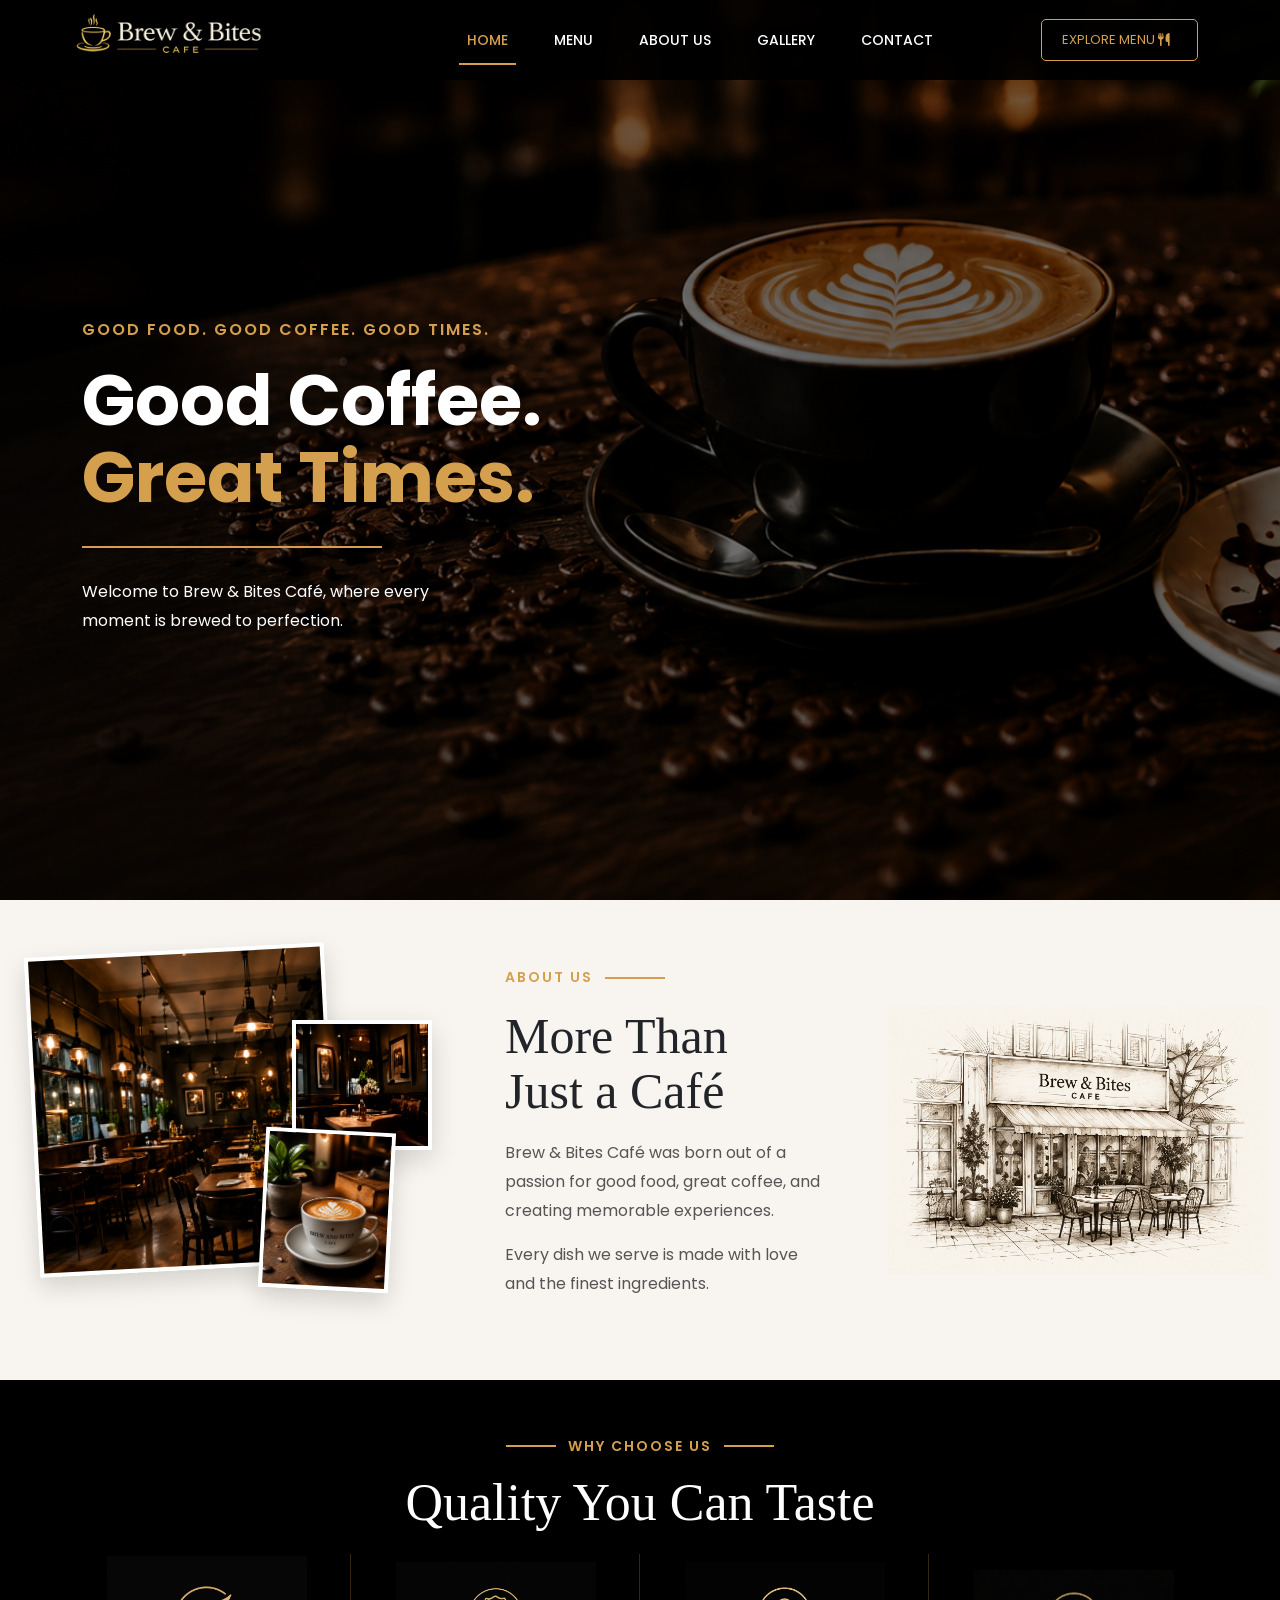
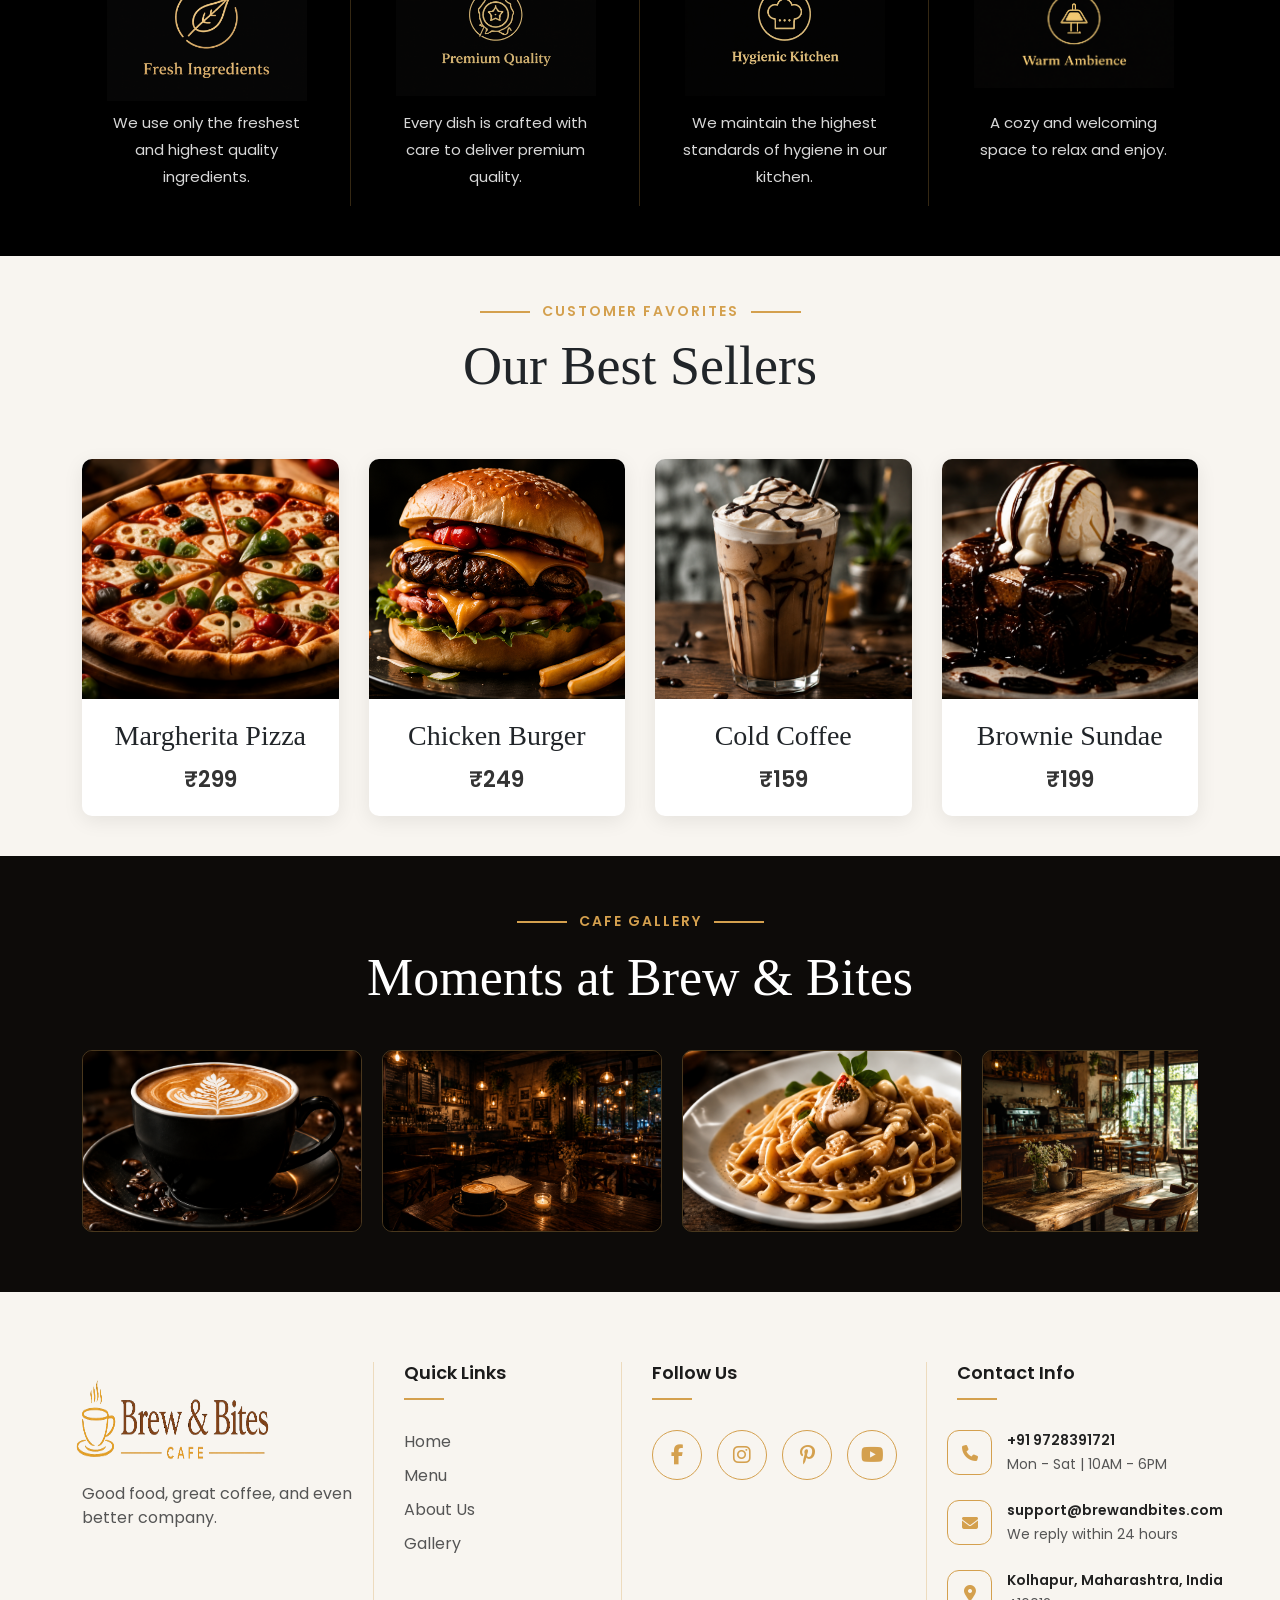
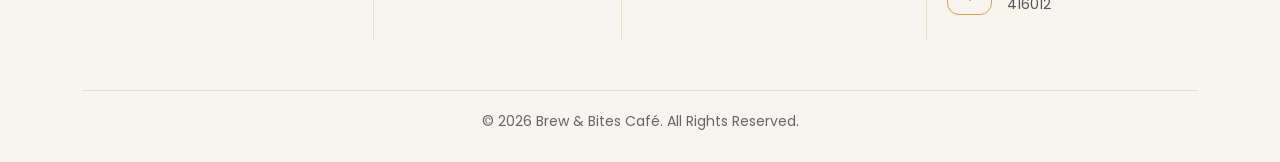
==== index.html @ 4866c3b1 "Add files via upload" ====
<!DOCTYPE html>
<html lang="en">

<head>

    <meta charset="UTF-8">
    <meta name="viewport" content="width=device-width, initial-scale=1.0">

    <title>Brew & Bites Cafe</title>

    <!-- Bootstrap -->

    <link href="https://cdn.jsdelivr.net/npm/bootstrap@5.3.3/dist/css/bootstrap.min.css" rel="stylesheet">

    <!-- Google Font -->

    <link href="https://fonts.googleapis.com/css2?family=Poppins:wght@300;400;500;600;700&display=swap"
        rel="stylesheet">

    <!-- CSS -->

    <link rel="stylesheet" href="css/style.css">
    <link rel="stylesheet" href="https://cdn.jsdelivr.net/npm/bootstrap-icons@1.11.3/font/bootstrap-icons.min.css">
    <link rel="stylesheet" href="https://cdnjs.cloudflare.com/ajax/libs/font-awesome/6.5.1/css/all.min.css">

</head>

<body>

    <!-- ================= NAVBAR ================= -->

    <nav class="navbar navbar-expand-lg navbar-dark fixed-top">

        <div class="container">

            <!-- Logo -->

            <a class="navbar-brand" href="#">

                <img src="images/logo.png" alt="Cafe Logo">

            </a>

            <!-- Mobile Toggle -->

            <button class="navbar-toggler" type="button" data-bs-toggle="collapse" data-bs-target="#navbarNav">

                <span class="navbar-toggler-icon"></span>

            </button>

            <!-- Menu -->

            <div class="collapse navbar-collapse justify-content-center" id="navbarNav">

                <ul class="navbar-nav">

                    <li class="nav-item">
                        <a class="nav-link active" href="#home">HOME</a>
                    </li>

                    <li class="nav-item">
                        <a class="nav-link" href="#best-sellers">MENU</a>
                    </li>

                    <li class="nav-item">
                        <a class="nav-link" href="#about">ABOUT US</a>
                    </li>

                    <li class="nav-item">
                        <a class="nav-link" href="#gallery">GALLERY</a>
                    </li>

                    <li class="nav-item">
                        <a class="nav-link" href="#contact">CONTACT</a>
                    </li>
                    <li class="nav-item mobile-menu-btn">
                        <a class="nav-link" href="#best-sellers">
                            EXPLORE MENU <i class="fa-solid fa-utensils"></i>
                        </a>
                    </li>
                </ul>

            </div>

            <!-- Right Button -->
            <a href="#" class="menu-btn">
                EXPLORE MENU <i class="fa-solid fa-utensils"></i>
            </a>

        </div>

    </nav>

    <!-- ================= HERO SECTION ================= -->

    <section class="hero" id="home">

        <div class="overlay"></div>

        <div class="container">

            <div class="row align-items-center hero-content">

                <div class="col-lg-6">

                    <p class="hero-top-text">

                        GOOD FOOD. GOOD COFFEE. GOOD TIMES.

                    </p>

                    <h2>

                        Good Coffee.
                        <br>
                        <span>Great Times.</span>

                    </h2>

                    <div class="hero-divider"></div>

                    <p class="hero-description">

                        Welcome to Brew & Bites Café,
                        where every moment is brewed to perfection.

                    </p>


                </div>

            </div>

        </div>

    </section>

    <section id="about" class="about-section">
        <div class="container about-container">

            <!-- Left Images -->
            <div class="about-images">
                <img src="images/cafe-interior.png" alt="Cafe" class="img-large">
                <img src="images/cafe-corner.png" alt="Cafe Interior" class="img-top">
                <img src="images/coffee-cup.png" alt="Coffee" class="img-bottom">
            </div>

            <!-- Content -->
            <div class="about-content">
                <span class="about-label">ABOUT US</span>

                <h2>
                    More Than<br>
                    Just a Café
                </h2>

                <p>
                    Brew & Bites Café was born out of a passion for good food,
                    great coffee, and creating memorable experiences.
                </p>

                <p>
                    Every dish we serve is made with love and the finest ingredients.
                </p>
            </div>

            <!-- Right Sketch Image -->
            <div class="about-sketch">
                <img src="images/cafe-sketch.png" alt="Cafe Sketch">
            </div>

        </div>


    </section>

    <section class="why-choose-section">
        <div class="container">

            <span class="section-label">WHY CHOOSE US</span>

            <h2 class="section-title">
                Quality You Can Taste
            </h2>

            <div class="features-grid">

                <div class="feature-box">
                    <img src="images/fresh.png" alt="">
                    <p>
                        We use only the freshest and highest quality ingredients.
                    </p>
                </div>

                <div class="feature-box">
                    <img src="images/premium.png" alt="">
                    <p>
                        Every dish is crafted with care to deliver premium quality.
                    </p>
                </div>

                <div class="feature-box">
                    <img src="images/hygiene.png" alt="">
                    <p>
                        We maintain the highest standards of hygiene in our kitchen.
                    </p>
                </div>

                <div class="feature-box">
                    <img src="images/ambience.png" alt="">
                    <p>
                        A cozy and welcoming space to relax and enjoy.
                    </p>
                </div>

            </div>

        </div>
    </section>

    <section id="best-sellers" class="best-sellers-section">

        <div class="container">

            <span class="best-sellers-section-label">
                CUSTOMER FAVORITES
            </span>

            <h2 class="best-sellers-section-title">
                Our Best Sellers
            </h2>

            <div class="bestseller-grid">

                <div class="food-card">
                    <img src="images/pizza.png" alt="Pizza">

                    <div class="food-content">
                        <h4>Margherita Pizza</h4>
                        <span>₹299</span>
                    </div>
                </div>

                <div class="food-card">
                    <img src="images/burger.png" alt="Burger">

                    <div class="food-content">
                        <h4>Chicken Burger</h4>
                        <span>₹249</span>
                    </div>
                </div>

                <div class="food-card">
                    <img src="images/coffee.png" alt="Coffee">

                    <div class="food-content">
                        <h4>Cold Coffee</h4>
                        <span>₹159</span>
                    </div>
                </div>

                <div class="food-card">
                    <img src="images/brownie.png" alt="Brownie">

                    <div class="food-content">
                        <h4>Brownie Sundae</h4>
                        <span>₹199</span>
                    </div>
                </div>

            </div>

        </div>

    </section>

    <section id="gallery" class="gallery-section">

        <div class="container">

            <span class="gallery-label">
                CAFE GALLERY
            </span>

            <h2 class="gallery-title">
                Moments at Brew & Bites
            </h2>

            <div class="gallery-scroll">

                <div class="gallery-item">
                    <img src="images/gallery1.png" alt="Coffee">
                </div>

                <div class="gallery-item">
                    <img src="images/gallery2.png" alt="Cafe Interior">
                </div>

                <div class="gallery-item">
                    <img src="images/gallery3.png" alt="Pasta">
                </div>

                <div class="gallery-item">
                    <img src="images/gallery4.png" alt="Cafe">
                </div>

                <div class="gallery-item">
                    <img src="images/gallery5.png" alt="Dessert">
                </div>

                <div class="gallery-item">
                    <img src="images/gallery6.png" alt="corner">
                </div>

            </div>

        </div>

    </section>

    <section id="contact" class="contact-section">

        <div class="container">

            <div class="contact-grid">

                <!-- Logo Column -->
                <div class="contact-box">

                    <img src="images/logo-contactus.png" alt="Cafe Logo" class="contact-logo">

                    <p style="font-size: 16px;">
                        Good food, great coffee,
                        and even better company.
                    </p>

                </div>

                <!-- Quick Links -->
                <div class="contact-box">

                    <h4>Quick Links</h4>
                    <div class="quicklinks-divider"></div>
                    <ul>
                        <li><a href="#home">Home</a></li>
                        <li><a href="#best-sellers">Menu</a></li>
                        <li><a href="#about">About Us</a></li>
                        <li><a href="#gallery">Gallery</a></li>
                    </ul>

                </div>

                <!-- Social Media -->
                <div class="contact-box">

                    <h4>Follow Us</h4>
                    <div class="quicklinks-divider"></div>
                    <div class="social-icons">

                        <a href="#"><i class="fab fa-facebook-f"></i></a>

                        <a href="#"><i class="fab fa-instagram"></i></a>

                        <a href="#"><i class="fab fa-pinterest-p"></i></a>

                        <a href="#"><i class="fab fa-youtube"></i></a>

                    </div>

                </div>

                <!-- Contact Info -->
                <div class="contact-box contact-info">

                    <h4>Contact Info</h4>
                    <div class="quicklinks-divider"></div>

                    <p>
                        <i class="fas fa-phone"></i>
                        <span>
                            <strong>+91 9728391721</strong>
                            Mon - Sat | 10AM - 6PM
                        </span>
                    </p>

                    <p>
                        <i class="fas fa-envelope"></i>
                        <span>
                            <strong>support@brewandbites.com</strong>
                            We reply within 24 hours
                        </span>
                    </p>

                    <p>
                        <i class="fas fa-map-marker-alt"></i>
                        <span>
                            <strong>Kolhapur, Maharashtra, India</strong>
                            416012
                        </span>
                    </p>

                </div>

            </div>

            <div class="contact-bottom">

                © 2026 Brew & Bites Café. All Rights Reserved.

            </div>

        </div>

    </section>

    <!-- Bootstrap JS -->



    <script src="https://cdn.jsdelivr.net/npm/bootstrap@5.3.3/dist/js/bootstrap.bundle.min.js"></script>

    <script>
        const sections = document.querySelectorAll("section[id]");
        const navLinks = document.querySelectorAll(".nav-link");

        window.addEventListener("scroll", () => {
            let current = "";

            sections.forEach(section => {
                const sectionTop = section.offsetTop - 100;
                const sectionHeight = section.offsetHeight;

                if (window.scrollY >= sectionTop &&
                    window.scrollY < sectionTop + sectionHeight) {
                    current = section.getAttribute("id");
                }
            });

            navLinks.forEach(link => {
                link.classList.remove("active");

                if (link.getAttribute("href") === "#" + current) {
                    link.classList.add("active");
                }
            });
        });


        document.querySelectorAll('.navbar-nav .nav-link').forEach(link => {
            link.addEventListener('click', function () {

                const navbarCollapse =
                    document.getElementById('navbarNav');

                const collapse =
                    bootstrap.Collapse.getOrCreateInstance(navbarCollapse);

                collapse.hide();
            });
        });
    </script>

</body>

</html>
---- css/style.css ----
* {
    margin: 0;
    padding: 0;
    box-sizing: border-box;
}

html {
    scroll-behavior: smooth;
}

html,
body {
    width: 100%;
    overflow-x: hidden;
}

body {
    font-family: 'Poppins', sans-serif;
}

img {
    max-width: 100%;
    height: auto;
}

/* Navbar */

.navbar {
    background: rgba(0, 0, 0, 0.9);
    backdrop-filter: blur(6px);
    padding: 0;
    height: 80px;
    width: 100%;
}

.navbar-brand img {
    height: 220px;
    width: auto;
}

.navbar-brand {
    margin-left: 0px;
}

.navbar .container {
    display: flex;
    align-items: center;
}

.nav-link {
    color: white !important;
    font-size: 14px;
    margin: 0 15px;
    font-weight: 500;
    position: relative;
}

.nav-link.active {
    color: #d4a04e !important;
}

.nav-link::after {
    content: '';
    position: absolute;
    left: 0;
    bottom: -6px;
    width: 0;
    height: 2px;
    background: #d4a04e;
    transition: 0.3s;
}

.nav-link:hover::after,
.nav-link.active::after {
    width: 100%;
}

.menu-btn {
    border: 1px solid #d4a04e;
    color: #d4a04e;
    text-decoration: none;
    padding: 10px 20px;
    border-radius: 5px;
    font-size: 13px;
    transition: 0.3s;
}

.mobile-menu-btn {
    display: none;
}

.menu-btn i {
    margin-right: 8px;
}

.menu-btn:hover {
    background: #d4a04e;
    color: black;
}

/* Hero */

.hero {
    min-height: 100vh;
    background: url('../images/hero-bg.png');
    background-size: cover;
    background-position: center;
    position: relative;
    display: flex;
    align-items: center;
}

.overlay {
    position: absolute;
    inset: 0;
    background: rgba(0, 0, 0, 0.55);
}

.hero-content {
    position: relative;
    z-index: 2;
}

.hero-top-text {
    color: #d4a04e;
    font-weight: 600;
    letter-spacing: 2px;
    margin-bottom: 20px;
    margin-top: 70px;
}

.hero h2 {
    color: white;
    font-size: 70px;
    font-weight: 700;
    line-height: 1.1;
}

.hero h2 span {
    color: #d4a04e;
}

.hero-divider {
    width: 300px;
    height: 2px;
    background: #d4a04e;
    margin: 30px 0;
}

.hero-description {
    color: white;
    font-size: 16px;
    line-height: 1.8;
    max-width: 400px;
}



.btn-primary-custom {
    background: #d4a04e;
    color: white;
    text-decoration: none;
    padding: 14px 32px;
    border-radius: 5px;
    font-weight: 550;
}

.btn-secondary-custom {
    border: 1px solid #d4a04e;
    color: white;
    text-decoration: none;
    padding: 14px 32px;
    border-radius: 5px;
}


/* =========================
   ABOUT SECTION
========================= */

.about-section {
    padding: 50px 0;
    background: #f8f5f0;
}

.about-container {
    display: flex;
    align-items: center;
    justify-content: space-between;
    gap: 60px;
    max-width: 1400px;
    margin: auto;
}

/* Left Images */

.about-images {
    position: relative;
    width: 430px;
    height: 380px;
    flex: 0 0 430px;
}

.img-large {
    position: absolute;
    top: 0;
    left: 20px;
    width: 300px;
    height: 320px;
    transform: rotate(-3deg);
}

.img-top {
    position: absolute;
    top: 70px;
    left: 280px;
    width: 140px;
    height: 130px;
    z-index: 2;
}

.img-bottom {
    position: absolute;
    top: 180px;
    left: 250px;
    width: 130px;
    height: 160px;
    z-index: 3;
    transform: rotate(3deg);
}

.about-images img {
    border: 4px solid white;
    box-shadow: 0 10px 25px rgba(0, 0, 0, 0.15);
    object-fit: cover;
}


/* Content */

.about-content {
    width: 300px;
    flex: 0 0 320px;
    margin: 0;
}

.about-label {
    color: #d4a04e;
    font-size: 14px;
    font-weight: 600;
    letter-spacing: 2px;
    position: relative;
}

.about-label::after {
    content: "";
    width: 60px;
    height: 2px;
    background: #d4a04e;
    position: absolute;
    top: 50%;
    margin-left: 12px;
}

.about-content h2 {
    font-size: 50px;
    line-height: 1.1;
    margin: 20px 0;
    font-family: Georgia, serif;
}

.about-content p {
    font-size: 16px;
    line-height: 1.8;
    color: #555;
}

/* Right Image */

.about-sketch {
    width: 500px;
    flex: 0 0 380px;
    margin: 0;
}

.about-sketch img {
    width: 100%;
    display: block;
}

/* =========================
   WHY CHOOSE US
========================= */

.why-choose-section {
    background: black;
    padding: 50px 0;
    text-align: center;
    position: relative;
}

.section-label {
    color: #d4a04e;
    font-size: 14px;
    font-weight: 600;
    letter-spacing: 2px;
}

.section-label,
.best-sellers-section-label {
    display: inline-flex;
    align-items: center;
    gap: 12px;
}

.section-label::before,
.section-label::after,
.best-sellers-section-label::before,
.best-sellers-section-label::after {
    content: "";
    width: 50px;
    height: 2px;
    background: #d4a04e;
}

.section-title {
    color: #fff;
    font-size: 52px;
    font-family: Georgia, serif;
    margin-top: 15px;
    margin-bottom: 20px;
}

.features-grid {
    display: grid;
    grid-template-columns: repeat(4, 1fr);
    gap: 40px;
}

.feature-box {
    padding: 0 20px;
    position: relative;
}

.feature-box:not(:last-child)::after {
    content: "";
    position: absolute;
    right: -20px;
    top: 0;
    height: 100%;
    width: 1px;
    background: rgba(212, 160, 78, 0.25);
}

.feature-box img {
    width: 200px;
    height: 150px;
    object-fit: contain;
    margin-bottom: 25px;
}

.feature-box h4 {
    color: #d4a04e;
    font-size: 28px;
    font-family: Georgia, serif;
    margin-bottom: 15px;
}

.feature-box p {
    color: #d8d8d8;
    line-height: 1.8;
    font-size: 15px;
    margin-top: -20px;
}


/* =========================
   BEST SELLERS
========================= */

.best-sellers-section {
    padding: 40px 0;
    background: #f8f5f0;
    text-align: center;
}

.best-sellers-section-label {
    color: #d4a04e;
    font-size: 14px;
    font-weight: 600;
    letter-spacing: 2px;
}

.best-sellers-section-title {
    font-size: 54px;
    margin-top: 12px;
    margin-bottom: 60px;
    font-family: Georgia, serif;
}

.bestseller-grid {
    display: grid;
    grid-template-columns: repeat(4, 1fr);
    gap: 30px;
}

.food-card {
    background: #fff;
    border-radius: 10px;
    overflow: hidden;
    box-shadow: 0 5px 20px rgba(0, 0, 0, 0.08);
    transition: 0.3s;
}

.food-card:hover {
    transform: translateY(-8px);
}

.food-card img {
    width: 100%;
    height: 240px;
    object-fit: cover;
}

.food-content {
    padding: 20px;
}

.food-content h4 {
    font-size: 28px;
    font-family: Georgia, serif;
    margin-bottom: 10px;
}

.food-content span {
    font-size: 22px;
    font-weight: 600;
    color: #333;
}

/* =========================
   GALLERY SECTION
========================= */

.gallery-section {
    background: #0d0b09;
    padding: 50px 0;
    text-align: center;
    overflow: hidden;
}

.gallery-label {
    color: #d4a04e;
    font-size: 14px;
    font-weight: 600;
    letter-spacing: 2px;
    display: inline-flex;
    align-items: center;
    gap: 12px;
}

.gallery-label::before,
.gallery-label::after {
    content: "";
    width: 50px;
    height: 2px;
    background: #d4a04e;
}

.gallery-title {
    color: #fff;
    font-size: 52px;
    font-family: Georgia, serif;
    margin: 15px 0 40px;
}

.gallery-scroll {
    display: flex;
    gap: 20px;
    overflow-x: auto;
    scroll-behavior: smooth;
    padding-bottom: 10px;
}

.gallery-scroll::-webkit-scrollbar {
    height: 8px;
}

.gallery-scroll::-webkit-scrollbar-thumb {
    background: #d4a04e;
    border-radius: 10px;
}

.gallery-item {
    flex: 0 0 280px;
    border-radius: 10px;
    overflow: hidden;
    border: 1px solid rgba(212, 160, 78, 0.3);
}

.gallery-item img {
    width: 100%;
    height: 180px;
    object-fit: cover;
    display: block;
    transition: 0.4s;
}

.gallery-item:hover img {
    transform: scale(1.05);
}

/* =========================
   CONTACT SECTION
========================= */

.contact-section {
    background: #f8f5f0;
    padding: 70px 0 30px;
}

.contact-grid {
    display: grid;
    grid-template-columns: 1.3fr 1fr 1fr 1.2fr;
    gap: 40px;
}

.contact-box {
    position: relative;
    padding: 0 10px;
}

/* Vertical Separator Line */

.contact-box:not(:last-child)::after {
    content: "";
    position: absolute;
    top: 0;
    right: -20px;
    width: 1px;
    height: 100%;
    background: rgba(212, 160, 78, 0.3);
}

.contact-box h4 {
    font-size: 18px;
    margin-bottom: 20px;
    color: #1b1b1b;
    font-weight: 600;
}

.contact-logo {
    height: 220px;
    width: 400px;
    margin-left: -40px;
    margin-top: -50px;
    margin-bottom: -50px;
}

.contact-box p {
    color: #555;
    line-height: 1.8;
    margin-bottom: 12px;
    margin-left: -10px;
}

.contact-box ul {
    list-style: none;
    padding: 0;
}

.contact-box ul li {
    margin-bottom: 10px;
}

.contact-box ul li a {
    text-decoration: none;
    color: #555;
    transition: 0.3s;
}

.contact-box ul li a:hover {
    color: #d4a04e;
}

.social-icons {
    display: flex;
    gap: 15px;
}

.social-icons a {
    width: 50px;
    height: 50px;
    border: 1px solid #d4a04e;
    border-radius: 50%;

    display: flex;
    align-items: center;
    justify-content: center;

    text-decoration: none;
    color: #d4a04e;
    transition: 0.3s;

    line-height: 1;
    padding: 0;
}

.social-icons a i {
    font-size: 20px;
    line-height: 1;
    margin: 0;
    display: flex;
    align-items: center;
    justify-content: center;
}

.social-icons a:hover {
    background: #d4a04e;
    color: #fff;
}


.contact-box p {
    display: flex;
    align-items: flex-start;
    gap: 15px;
    margin-bottom: 25px;
    color: #555;
    line-height: 1.5;
    font-size: 14px;
    margin-right: -60px;
}

.contact-box p i {
    width: 45px;
    height: 45px;

    display: flex;
    align-items: center;
    justify-content: center;

    border: 1px solid #d4a04e;
    border-radius: 12px;

    color: #d4a04e;
    font-size: 16px;

    flex-shrink: 0;
    margin-right: 0;
}

.contact-box p strong {
    display: block;
    color: #222;
    font-size: 14px;
    font-weight: 600;
    margin-bottom: 3px;
}

.contact-bottom {
    text-align: center;
    margin-top: 50px;
    padding-top: 20px;
    border-top: 1px solid rgba(0, 0, 0, 0.1);
    color: #666;
    font-size: 14px;
}

.quicklinks-divider {
    width: 40px;
    height: 2px;
    background: #d4a04e;
    margin-top: -5px;
    margin-bottom: 30px;
}

.contact-info-para {
    font-size: 16px;
}

/* Responsive */

@media (min-width: 992px) {
    .navbar-brand {
        margin-left: -70px;
    }
}

/* =====================================
   TABLET RESPONSIVE (768px - 991px)
===================================== */

@media (min-width: 768px) and (max-width: 991px) {

    /* Navbar */

    .navbar {
        height: auto;
        padding: 10px 0;
    }

    .navbar-brand {
        margin-left: 0;
    }

    .navbar-brand img {
        height: 140px;
    }

    .navbar-collapse {
        background: rgba(0, 0, 0, 0.95);
        padding: 20px;
        margin-top: 10px;
        border-radius: 10px;
        text-align: center;
    }

    .nav-item {
        margin: 10px 0;
    }

    .nav-link {
        margin: 0;
    }

    .menu-btn {
        display: none;
    }

    /* Hero Section */

    .hero {
        text-align: center;
        padding: 120px 30px 80px;
    }

    .hero-content {
        justify-content: center;
    }

    .hero-top-text {
        margin-top: 50px;
    }

    .hero h2 {
        font-size: 55px;
        line-height: 1.2;
    }

    .hero-divider {
        margin: 25px auto;
        width: 250px;
    }

    .hero-description {
        margin: auto;
        max-width: 500px;
    }

    /* About Section */

    .about-section {
        padding: 80px 30px;
    }

    .about-container {
        flex-direction: column;
        text-align: center;
        gap: 60px;
    }

    .about-images {
        width: 420px;
        height: 350px;
        flex: unset;
    }

    .img-large {
        width: 300px;
        height: 300px;
        left: 20px;
    }

    .img-top {
        width: 140px;
        height: 120px;
        left: 250px;
        top: 60px;
    }

    .img-bottom {
        width: 130px;
        height: 130px;
        left: 230px;
        top: 180px;
    }

    .about-content {
        width: 100%;
        max-width: 600px;
        flex: unset;
    }

    .about-content h2 {
        font-size: 46px;
    }

    .about-label::after {
        display: none;
    }

    .about-sketch {
        width: 100%;
        max-width: 400px;
        margin: 0 auto;
        flex: none;
    }

    .about-sketch img {
        width: 100%;
        max-width: 100%;
        height: auto;
        display: block;
    }

    /* Why Choose Us */

    .why-choose-section {
        padding: 80px 30px;
    }

    .section-title {
        font-size: 42px;
    }

    .features-grid {
        grid-template-columns: repeat(2, 1fr);
        gap: 50px;
    }

    .feature-box {
        padding: 0;
    }

    .feature-box::after {
        display: none;
    }

    .feature-box img {
        width: 170px;
        height: 130px;
    }

    .feature-box p {
        font-size: 15px;
    }

    /* Best Sellers */

    .best-sellers-section {
        padding: 80px 30px;
    }

    .best-sellers-section-title {
        font-size: 44px;
    }

    .bestseller-grid {
        grid-template-columns: repeat(2, 1fr);
        gap: 30px;
    }

    .food-card img {
        height: 220px;
    }

    .food-content h4 {
        font-size: 24px;
    }

    .food-content span {
        font-size: 20px;
    }

    /* Gallery */

    #gallery {
        padding: 80px 30px;
    }

    /* Contact */

    /* Contact */

    #contact {
        padding: 80px 30px;
    }

    .contact-grid {
        grid-template-columns: repeat(2, 1fr);
        gap: 50px;
    }

    .contact-box {
        padding: 0;
    }

    .contact-box::after {
        display: none;
    }

    .contact-logo {
        width: 250px;
        height: auto;
        margin: 0 auto 20px;
        display: block;
    }

    .contact-box p {
        margin-right: 0;
    }

    .contact-info p {
        margin-left: 0;
    }

    .social-icons {
        flex-wrap: wrap;
    }

    .quicklinks-divider {
        width: 50px;
        height: 2px;
        background: #d4a04e;
        margin: 0 0 25px;
    }
}

/* =========================
   MOBILE
========================= */

@media (max-width: 767px) {

    .container,
    .container-fluid {
        max-width: 100%;
        overflow-x: hidden;
    }

    .mobile-menu-btn {
        display: block;
    }

    .mobile-menu-btn .nav-link {
        color: #d4a04e !important;
        font-weight: 600;
        border: 1px solid #d4a04e;
        border-radius: 6px;
        display: inline-block;
        padding: 10px 18px;
        margin-top: 10px;
    }


    .navbar-brand {
        margin-left: 0;
    }

    .navbar-brand img {
        height: 80px;
    }

    .navbar .container {
        padding-left: 12px;
        padding-right: 12px;
    }

    .navbar-collapse {
        background: rgba(0, 0, 0, 0.95);
        padding: 20px;
        margin-top: 10px;
        border-radius: 10px;
        width: 100%;
    }

    .nav-item {
        text-align: center;
        margin: 8px 0;
    }

    .menu-btn {
        display: none;
    }

    .hero {
        min-height: 100vh;
        text-align: center;
        padding: 120px 20px 80px;
    }

    .hero-top-text {
        font-size: 12px;
        letter-spacing: 1px;
    }

    .hero h2 {
        font-size: 38px;
        line-height: 1.15;
        word-break: break-word;
    }

    .hero-divider {
        width: 180px;
        margin: 20px auto;
    }

    .hero-description {
        max-width: 100%;
        font-size: 15px;
    }

    /* ABOUT */

    .about-container {
        flex-direction: column;
        text-align: center;
        gap: 20px;
    }

    .about-content {
        width: 100%;
        max-width: 100%;
        flex: unset;
        padding: 0 10px;
    }

    .about-label::after {
        display: none;
    }

    .about-section {
        padding: 50px 20px;
    }

    .about-images {
        width: 100%;
        max-width: 280px;
        height: 250px;
        margin-bottom: -150px;
    }

    .img-large {
        width: 220px;
        height: 220px;
        left: 0;
        transform: rotate(-3deg);
    }

    .img-top {
        width: 95px;
        height: 100px;
        left: 180px;
        top: 80px;
    }

    .img-bottom {
        width: 95px;
        height: 110px;
        left: 145px;
        top: 150px;
        transform: rotate(6deg);
    }

    .about-content h2 {
        font-size: 34px;
    }

    .about-content p {
        font-size: 15px;
    }

    .about-sketch {
        width: 100%;
        max-width: 280px;
        margin: 0 auto;
        flex: none;
    }

    .about-sketch img {
        width: 100%;
        height: auto;
        display: block;
    }

    /* WHY CHOOSE */

    .section-title {
        font-size: 34px;
    }

    .features-grid {
        grid-template-columns: 1fr;
        gap: 40px;
    }

    .feature-box img {
        width: 130px;
        height: auto;
    }

    /* BEST SELLERS */

    .best-sellers-section-title {
        font-size: 34px;
    }

    .bestseller-grid {
        grid-template-columns: 1fr;
        gap: 25px;
    }

    .food-card {
        width: 90%;
        margin: 0 auto;
    }

    .food-card img {
        height: 220px;
    }

    .food-content h4 {
        font-size: 22px;
    }

    .food-content span {
        font-size: 18px;
    }

    .gallery-section {
        padding: 60px 20px;
    }

    .gallery-title {
        font-size: 34px;
    }

    .gallery-item {
        flex: 0 0 220px;
    }

    .gallery-item img {
        height: 150px;
    }

    .contact-grid {
        grid-template-columns: 1fr;
        text-align: center;
        gap: 35px;
    }

    .social-icons {
        justify-content: center;
    }

    .contact-logo {
        margin: 0 auto 15px;
    }

    .contact-box::after {
        display: none;
    }

    .quicklinks-divider {
        width: 300px;
        height: 2px;
        background: #d4a04e;
        margin: 30px 40px;
    }

    .contact-info p {
        margin-left: 50px;
        text-align: left;
    }
}
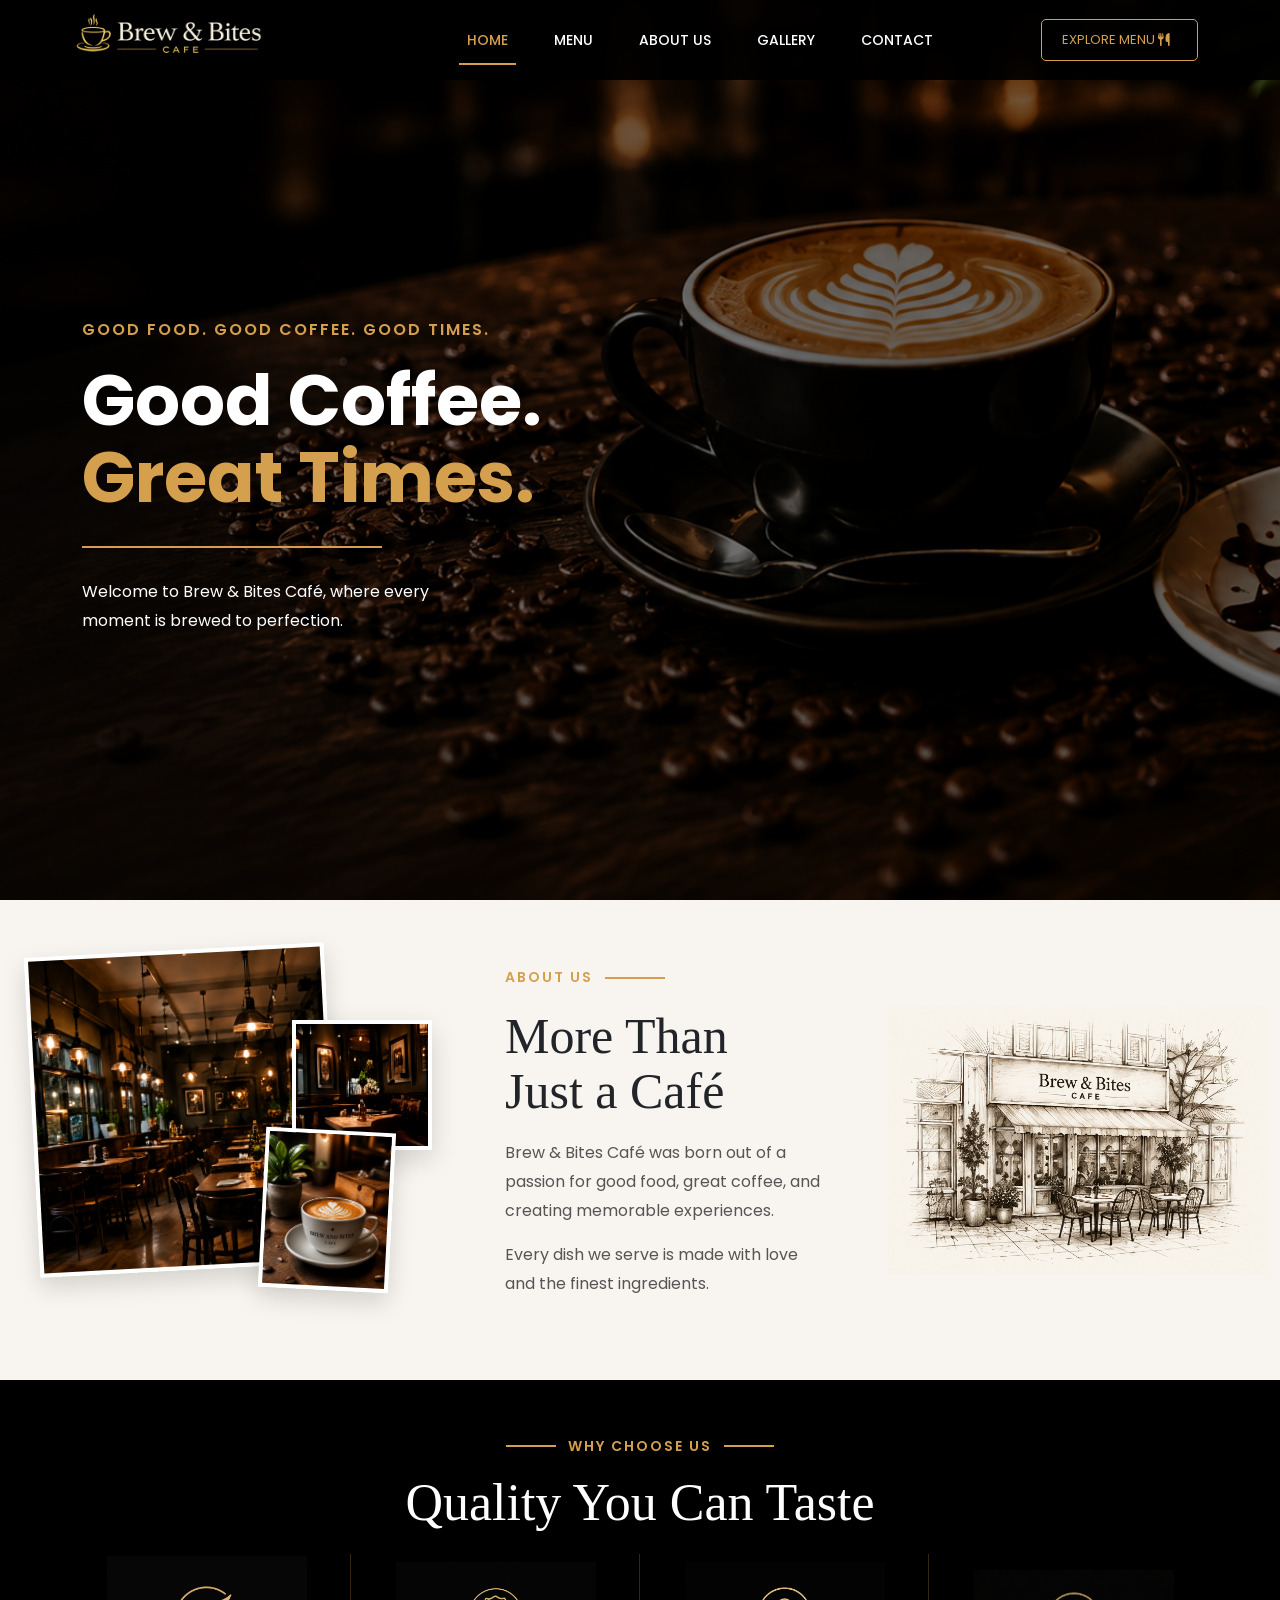
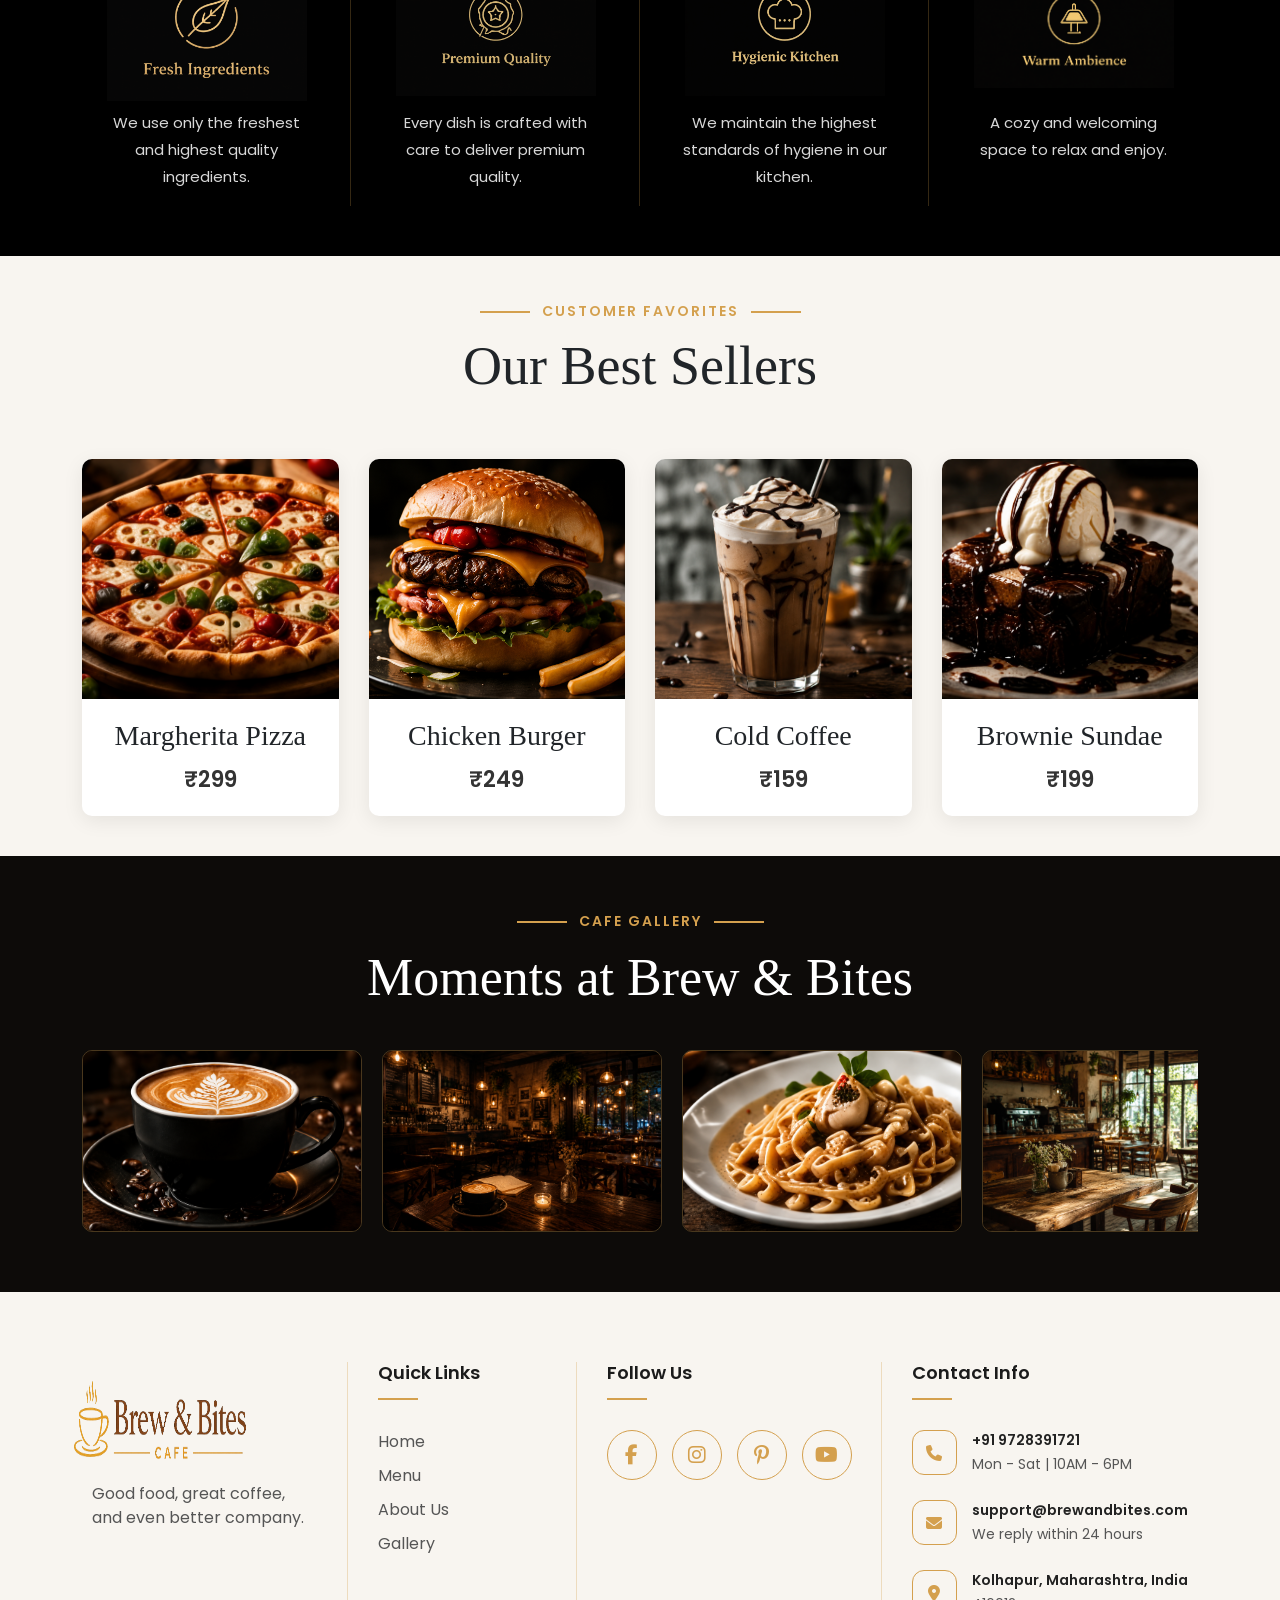
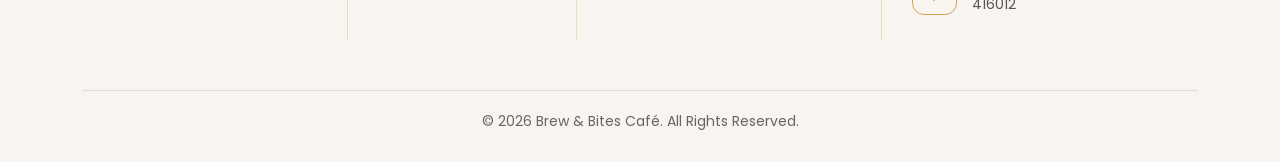
==== commit 5f922c13: "Update index.html" ====
--- a/index.html
+++ b/index.html
@@ -75,7 +75,7 @@
                         <a class="nav-link" href="#contact">CONTACT</a>
                     </li>
                     <li class="nav-item mobile-menu-btn">
-                        <a class="nav-link" href="#best-sellers">
+                        <a class="nav-link" href="/menu.html">
                             EXPLORE MENU <i class="fa-solid fa-utensils"></i>
                         </a>
                     </li>
@@ -84,7 +84,7 @@
             </div>
 
             <!-- Right Button -->
-            <a href="#" class="menu-btn">
+            <a href="/menu.html" class="menu-btn">
                 EXPLORE MENU <i class="fa-solid fa-utensils"></i>
             </a>
 
@@ -463,4 +463,4 @@
 
 </body>
 
-</html>+</html>
--- a/css/style.css
+++ b/css/style.css
@@ -561,7 +561,7 @@
     color: #555;
     line-height: 1.8;
     margin-bottom: 12px;
-    margin-left: -10px;
+    margin-left: 0;
 }
 
 .contact-box ul {
@@ -629,7 +629,7 @@
     color: #555;
     line-height: 1.5;
     font-size: 14px;
-    margin-right: -60px;
+    margin-right: 0;
 }
 
 .contact-box p i {
@@ -963,6 +963,7 @@
         margin-top: 10px;
     }
 
+    /* Navbar */
 
     .navbar-brand {
         margin-left: 0;
@@ -994,6 +995,8 @@
         display: none;
     }
 
+    /* Hero */
+
     .hero {
         min-height: 100vh;
         text-align: center;
@@ -1021,7 +1024,7 @@
         font-size: 15px;
     }
 
-    /* ABOUT */
+    /* About */
 
     .about-container {
         flex-direction: column;
@@ -1094,7 +1097,7 @@
         display: block;
     }
 
-    /* WHY CHOOSE */
+    /* Why Choose */
 
     .section-title {
         font-size: 34px;
@@ -1110,7 +1113,7 @@
         height: auto;
     }
 
-    /* BEST SELLERS */
+    /* Best Sellers */
 
     .best-sellers-section-title {
         font-size: 34px;
@@ -1138,6 +1141,8 @@
         font-size: 18px;
     }
 
+    /* Gallery */
+
     .gallery-section {
         padding: 60px 20px;
     }
@@ -1154,33 +1159,99 @@
         height: 150px;
     }
 
+    /* =========================
+       CONTACT SECTION
+    ========================= */
+
     .contact-grid {
         grid-template-columns: 1fr;
+        gap: 35px;
         text-align: center;
-        gap: 35px;
+    }
+
+    .contact-box {
+        width: 100%;
+        padding: 0;
+    }
+
+    .contact-box::after {
+        display: none;
+    }
+
+    .contact-box h4 {
+        text-align: center;
+        margin-bottom: 15px;
+    }
+
+    .contact-box ul {
+        text-align: center;
+    }
+
+    .contact-box ul li {
+        margin-bottom: 12px;
+    }
+
+    .contact-logo {
+        width: 220px;
+        height: auto;
+        margin: 0 auto 15px;
+        display: block;
     }
 
     .social-icons {
         justify-content: center;
-    }
-
-    .contact-logo {
-        margin: 0 auto 15px;
-    }
-
-    .contact-box::after {
-        display: none;
+        flex-wrap: wrap;
+        gap: 15px;
     }
 
     .quicklinks-divider {
-        width: 300px;
+        width: 80%;
+        max-width: 280px;
         height: 2px;
         background: #d4a04e;
-        margin: 30px 40px;
+        margin: 20px auto;
+    }
+
+    /* Contact Info */
+
+    .contact-info {
+        width: 100%;
     }
 
     .contact-info p {
-        margin-left: 50px;
+        display: flex;
+        align-items: flex-start;
+        gap: 15px;
+
+        width: 100%;
+        max-width: 280px;
+
+        margin: 0 auto 20px;
+        padding: 0;
+        transform: translateX(45px);
         text-align: left;
     }
-}+
+    .contact-info p i {
+        flex-shrink: 0;
+    }
+
+    .contact-info p span {
+        flex: 1;
+        min-width: 0;
+        word-break: break-word;
+    }
+
+    /* Remove Desktop Offsets */
+
+    .contact-box p {
+        margin-left: 0 !important;
+        margin-right: 0 !important;
+    }
+
+    .contact-bottom {
+        margin-top: 30px;
+        padding-top: 15px;
+        font-size: 13px;
+    }
+}
